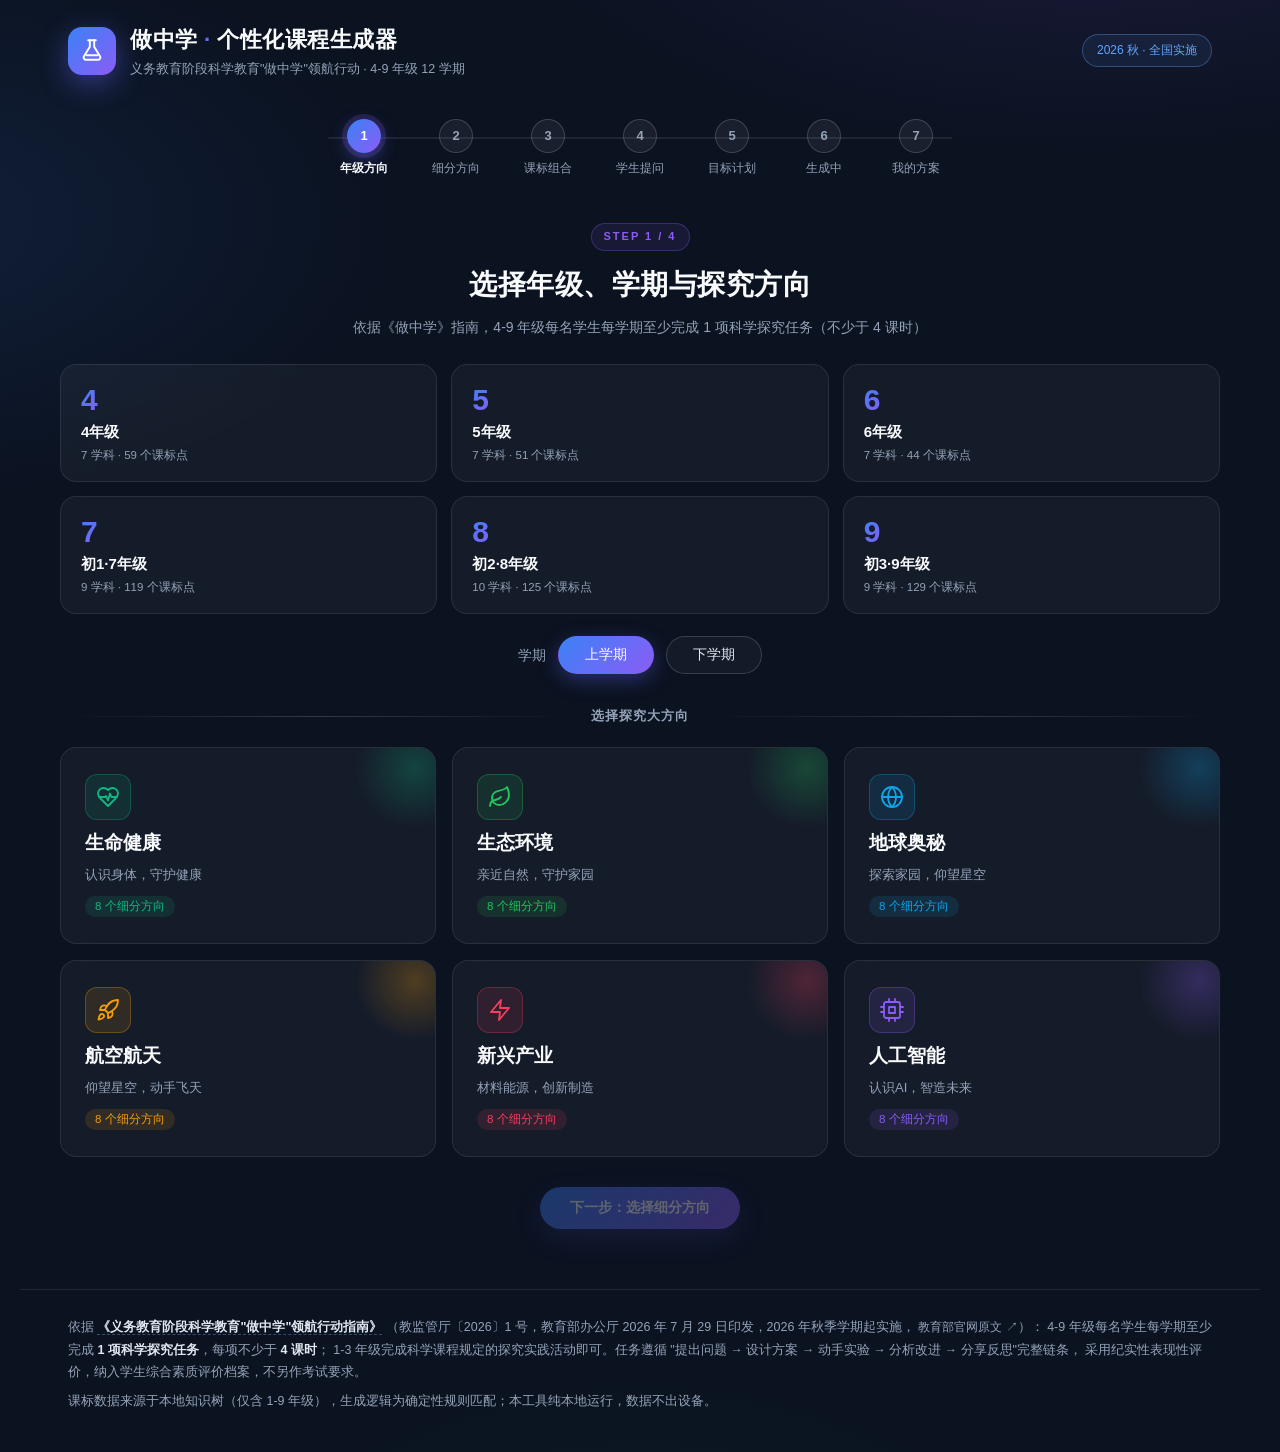
==== index.html @ db1a034d "细分方向扩充：6方向×4→×8共48个（新增24个探究主题） 每方向新增4个细分方向： - 生命健康：睡眠与作息/口腔健康/情绪管理与心理健康/食品安全探秘 - 生态环境：水质监测行动/空气质量观测/" ====
<!DOCTYPE html>
<html lang="zh-CN">
<head>
  <meta charset="UTF-8">
  <meta name="viewport" content="width=device-width, initial-scale=1.0">
  <title>做中学 · 个性化课程生成器</title>
  <meta name="description" content="依据教育部《义务教育阶段科学教育"做中学"领航行动指南》，按 1-9 年级课标设计个性化 PBL 探究方案。">
  <link rel="icon" href="data:image/svg+xml,<svg xmlns='http://www.w3.org/2000/svg' viewBox='0 0 24 24'><rect width='24' height='24' rx='6' fill='%238B5CF6'/><path d='M10 5v5.5L6.5 17a2 2 0 0 0 1.7 3h7.6a2 2 0 0 0 1.7-3L14 10.5V5M8.8 5h6.4' stroke='white' stroke-width='1.6' fill='none' stroke-linecap='round' stroke-linejoin='round'/></svg>">
  <link rel="stylesheet" href="assets/css/style.css?v=20260824i">
  <link rel="stylesheet" href="https://weponusa.github.io/teachany-courseware/assets/scripts/ai-tutor.css">
</head>
<body>

  <header id="site-header">
    <div class="brand">
      <span class="brand-logo">
        <svg viewBox="0 0 24 24" fill="none" stroke="currentColor" stroke-width="1.8" stroke-linecap="round" stroke-linejoin="round">
          <path d="M10 2v6L4.5 17a2 2 0 0 0 1.7 3h11.6a2 2 0 0 0 1.7-3L14 8V2"/>
          <path d="M8.5 2h7"/><path d="M7 16h10"/>
        </svg>
      </span>
      <div>
        <h1>做中学<span> · </span>个性化课程生成器</h1>
        <p>义务教育阶段科学教育"做中学"领航行动 · 4-9 年级 12 学期</p>
      </div>
    </div>
    <span class="policy-badge">2026 秋 · 全国实施</span>
  </header>

  <nav id="stepper" aria-label="引导步骤"></nav>

  <main id="app">
    <div id="stage" aria-live="polite"></div>
  </main>

  <footer id="site-footer">
    <p>
      依据 <a href="policy.html"><b>《义务教育阶段科学教育"做中学"领航行动指南》</b></a>
      （教监管厅〔2026〕1 号，教育部办公厅 2026 年 7 月 29 日印发，2026 年秋季学期起实施，
      <a href="https://www.moe.gov.cn/srcsite/A29/202608/t20260803_1445982.html" target="_blank" rel="noopener" class="ext-link">教育部官网原文 ↗</a>）：
      4-9 年级每名学生每学期至少完成 <b>1 项科学探究任务</b>，每项不少于 <b>4 课时</b>；
      1-3 年级完成科学课程规定的探究实践活动即可。任务遵循
      "提出问题 → 设计方案 → 动手实验 → 分析改进 → 分享反思"完整链条，
      采用纪实性表现性评价，纳入学生综合素质评价档案，不另作考试要求。
    </p>
    <p style="margin-top:6px">
      课标数据来源于本地知识树（仅含 1-9 年级），生成逻辑为确定性规则匹配；本工具纯本地运行，数据不出设备。
    </p>
  </footer>

  <script>
  // AI 学伴跨域修正：github.io 等外部域部署时，服务端代理默认指向 teachany.cn 绝对地址
  // （ai-tutor.js 的 DEFAULTS.baseUrl 是相对路径 /api/llm，仅在 teachany.cn 域内可用）
  (function () {
    try {
      var K = 'teachany_tutor_config';
      var c = {};
      try { c = JSON.parse(localStorage.getItem(K) || '{}'); } catch (e) { }
      if (!c.baseUrl || c.baseUrl.charAt(0) === '/') {
        c.baseUrl = 'https://www.teachany.cn/api/llm';
        c.model = c.model || 'qwen/qwen3-next-80b-a3b-instruct';
        c.noAuth = true;
        c.serverProxy = true;
        c.backendId = 'openrouter';
        c.providerId = 'teachany-server';
        localStorage.setItem(K, JSON.stringify(c));
      }
    } catch (e) { }
  })();
  </script>
  <script src="assets/js/curriculum.js?v=20260824i"></script>
  <script src="assets/js/domains.js?v=20260824i"></script>
  <script src="assets/js/llm.js?v=20260824i"></script>
  <script src="assets/js/app.js?v=20260824i"></script>
  <script src="https://weponusa.github.io/teachany-courseware/assets/scripts/ai-tutor.js" defer></script>
</body>
</html>
---- assets/css/style.css ----
/* ============================================================
 * style.css  ·  做中学 · 深色科技风 / 玻璃拟态 / 六方向强调色
 * ============================================================ */

/* ---------- 设计令牌 ---------- */
:root {
  --bg: #0B1220;
  --bg-soft: #111827;
  --panel: #1E293B;
  --card: rgba(255, 255, 255, 0.045);
  --card-hover: rgba(255, 255, 255, 0.08);
  --border: rgba(255, 255, 255, 0.09);
  --border-strong: rgba(255, 255, 255, 0.16);
  --text: #F8FAFC;
  --text-2: #E2E8F0;
  --text-3: #94A3B8;
  --grad: linear-gradient(135deg, #3B82F6 0%, #8B5CF6 100%);
  --grad-soft: linear-gradient(135deg, rgba(59, 130, 246, 0.16), rgba(139, 92, 246, 0.16));
  --blue: #3B82F6;
  --violet: #8B5CF6;
  --sky: #60A5FA;
  --ok: #10B981;
  --radius: 16px;
  --radius-sm: 10px;
  --shadow: 0 20px 60px rgba(2, 6, 23, 0.55);
  --font: 'PingFang SC', 'Hiragino Sans GB', 'Microsoft YaHei', -apple-system, BlinkMacSystemFont, sans-serif;
}

* { margin: 0; padding: 0; box-sizing: border-box; }

html { scroll-behavior: smooth; }

body {
  font-family: var(--font);
  background:
    radial-gradient(1000px 500px at 85% -10%, rgba(139, 92, 246, 0.14), transparent 60%),
    radial-gradient(900px 480px at -10% 15%, rgba(59, 130, 246, 0.12), transparent 60%),
    radial-gradient(700px 400px at 50% 110%, rgba(16, 185, 129, 0.06), transparent 60%),
    var(--bg);
  color: var(--text);
  min-height: 100vh;
  line-height: 1.6;
  -webkit-font-smoothing: antialiased;
}

button { font-family: inherit; cursor: pointer; }
input, textarea { font-family: inherit; }

/* ---------- 头部 ---------- */
#site-header {
  display: flex;
  align-items: center;
  justify-content: space-between;
  gap: 16px;
  padding: 22px clamp(20px, 5vw, 48px) 14px;
  max-width: 1240px;
  margin: 0 auto;
}
.brand { display: flex; align-items: center; gap: 14px; }
.brand-logo {
  width: 48px; height: 48px;
  display: grid; place-items: center;
  border-radius: 14px;
  background: var(--grad);
  color: #fff;
  box-shadow: 0 8px 28px rgba(99, 102, 241, 0.45);
  flex-shrink: 0;
}
.brand-logo svg { width: 26px; height: 26px; }
.brand h1 { font-size: 22px; font-weight: 700; letter-spacing: 0.5px; }
.brand h1 span { background: var(--grad); -webkit-background-clip: text; background-clip: text; -webkit-text-fill-color: transparent; }
.brand p { font-size: 12.5px; color: var(--text-3); margin-top: 2px; }
.policy-badge {
  font-size: 12px; color: var(--sky);
  border: 1px solid rgba(96, 165, 250, 0.35);
  background: rgba(96, 165, 250, 0.08);
  padding: 6px 14px; border-radius: 999px;
  white-space: nowrap;
}

/* ---------- 步骤条 ---------- */
#stepper {
  position: relative;
  display: flex;
  align-items: center;
  justify-content: center;
  gap: 0;
  max-width: 760px;
  margin: 18px auto 6px;
  padding: 8px clamp(16px, 4vw, 32px);
}
.step {
  display: flex; flex-direction: column; align-items: center; gap: 6px;
  z-index: 2; width: 92px;
  color: var(--text-3);
}
.step-dot {
  width: 34px; height: 34px;
  border-radius: 50%;
  display: grid; place-items: center;
  font-size: 13px; font-weight: 600;
  background: rgba(255, 255, 255, 0.06);
  border: 1.5px solid var(--border-strong);
  transition: all .3s ease;
}
.step-label { font-size: 12px; }
.step.active .step-dot {
  background: var(--grad);
  border-color: transparent;
  color: #fff;
  box-shadow: 0 0 0 5px rgba(139, 92, 246, 0.18), 0 6px 18px rgba(99, 102, 241, 0.4);
}
.step.active .step-label { color: var(--text); font-weight: 600; }
.step.done { cursor: pointer; }
.step.done .step-dot {
  background: rgba(16, 185, 129, 0.16);
  border-color: rgba(16, 185, 129, 0.5);
  color: var(--ok);
}
.step.done:hover .step-dot { box-shadow: 0 0 0 5px rgba(16, 185, 129, 0.14); }
.stepper-progress {
  position: absolute; left: 9%; right: 9%; top: 26px;
  height: 2px; background: rgba(255, 255, 255, 0.08);
  border-radius: 2px; z-index: 1;
}
.stepper-fill {
  display: block; height: 100%;
  background: var(--grad);
  border-radius: 2px;
  transition: width .5s cubic-bezier(.4, 0, .2, 1);
}

/* ---------- 主体 ---------- */
#app { max-width: 1240px; margin: 0 auto; padding: 16px clamp(16px, 4vw, 40px) 60px; }
#stage { min-height: 420px; animation: stageIn .35s ease; }
@keyframes stageIn { from { opacity: 0; transform: translateY(12px); } to { opacity: 1; transform: none; } }

/* ---------- 步骤头部 ---------- */
.step-head { text-align: center; margin: 14px 0 26px; }
.step-kicker {
  display: inline-block;
  font-size: 11px; font-weight: 700; letter-spacing: 2px;
  color: var(--violet);
  background: rgba(139, 92, 246, 0.1);
  border: 1px solid rgba(139, 92, 246, 0.3);
  padding: 4px 12px; border-radius: 999px;
  margin-bottom: 12px;
}
.step-head h2 { font-size: 28px; font-weight: 700; letter-spacing: 0.5px; }
.step-sub { color: var(--text-3); font-size: 14px; margin-top: 8px; }

/* ---------- 年级选择 ---------- */
.grade-grid {
  display: grid;
  grid-template-columns: repeat(3, 1fr);
  gap: 14px;
}
.grade-card {
  position: relative;
  display: flex; flex-direction: column; gap: 6px;
  text-align: left;
  padding: 18px 20px;
  border-radius: var(--radius);
  background: var(--card);
  border: 1.5px solid var(--border);
  color: var(--text);
  backdrop-filter: blur(12px);
  transition: all .25s ease;
  overflow: hidden;
}
.grade-card::before {
  content: '';
  position: absolute; inset: 0;
  background: var(--grad-soft);
  opacity: 0; transition: opacity .25s ease;
}
.grade-card:hover { transform: translateY(-3px); border-color: var(--border-strong); background: var(--card-hover); }
.grade-card:hover::before { opacity: 1; }
.grade-card.selected {
  border-color: transparent;
  background: var(--grad-soft);
  box-shadow: 0 0 0 1.5px var(--blue), 0 12px 32px rgba(59, 130, 246, 0.22);
}
.grade-card.selected::before { opacity: 1; }
.grade-num {
  font-size: 30px; font-weight: 800;
  background: var(--grad);
  -webkit-background-clip: text; background-clip: text; -webkit-text-fill-color: transparent;
}
.grade-name { font-size: 15px; font-weight: 600; }
.grade-meta { font-size: 11.5px; color: var(--text-3); }

.semester-row {
  display: flex; align-items: center; gap: 12px;
  margin-top: 22px; justify-content: center;
}
.semester-label { font-size: 14px; color: var(--text-3); }
.semester-btn {
  padding: 9px 26px;
  border-radius: 999px;
  border: 1.5px solid var(--border-strong);
  background: rgba(255, 255, 255, 0.04);
  color: var(--text-2);
  font-size: 14px; font-weight: 500;
  transition: all .2s ease;
}
.semester-btn:hover { border-color: var(--sky); }
.semester-btn.selected {
  background: var(--grad);
  border-color: transparent;
  color: #fff;
  box-shadow: 0 6px 20px rgba(99, 102, 241, 0.35);
}

/* ---------- 导航按钮 ---------- */
.nav-row { display: flex; gap: 14px; justify-content: center; margin-top: 30px; flex-wrap: wrap; }
.btn {
  padding: 12px 30px;
  border-radius: 999px;
  font-size: 14px; font-weight: 600;
  border: none;
  transition: all .22s ease;
}
.btn:disabled { opacity: 0.35; cursor: not-allowed; }
.btn-primary { background: var(--grad); color: #fff; box-shadow: 0 10px 30px rgba(99, 102, 241, 0.35); }
.btn-primary:not(:disabled):hover { transform: translateY(-2px); box-shadow: 0 14px 36px rgba(99, 102, 241, 0.5); }
.btn-ghost {
  background: rgba(255, 255, 255, 0.05);
  border: 1.5px solid var(--border-strong);
  color: var(--text-2);
}
.btn-ghost:hover { border-color: var(--sky); color: var(--text); }
.btn-small {
  padding: 8px 18px; font-size: 13px;
  background: rgba(255, 255, 255, 0.06);
  border: 1.5px solid var(--border-strong);
  color: var(--text-2);
  border-radius: 999px;
}
.btn-small:hover { border-color: var(--sky); color: var(--text); transform: translateY(-1px); }

/* ---------- 六方向卡片 ---------- */
.domain-grid {
  display: grid;
  grid-template-columns: repeat(3, 1fr);
  gap: 16px;
}
.domain-card {
  --dc: var(--blue);
  position: relative;
  display: flex; flex-direction: column; align-items: flex-start; gap: 10px;
  padding: 26px 24px;
  border-radius: var(--radius);
  background: var(--card);
  border: 1.5px solid var(--border);
  color: var(--text);
  text-align: left;
  backdrop-filter: blur(14px);
  transition: all .28s cubic-bezier(.4, 0, .2, 1);
  overflow: hidden;
}
.domain-card::after {
  content: '';
  position: absolute; top: -40px; right: -40px;
  width: 120px; height: 120px;
  border-radius: 50%;
  background: radial-gradient(circle, color-mix(in srgb, var(--dc) 26%, transparent), transparent 70%);
  transition: transform .35s ease;
}
.domain-card:hover { transform: translateY(-6px); border-color: color-mix(in srgb, var(--dc) 55%, transparent); box-shadow: 0 18px 44px rgba(2, 6, 23, 0.5); background: var(--card-hover); }
.domain-card:hover::after { transform: scale(1.6); }
.domain-card.selected {
  border-color: color-mix(in srgb, var(--dc) 70%, transparent);
  background: color-mix(in srgb, var(--dc) 10%, transparent);
  box-shadow: 0 0 0 1.5px var(--dc), 0 14px 38px color-mix(in srgb, var(--dc) 22%, transparent);
}

/* 首页分隔线（年级区 / 方向区） */
.home-divider {
  display: flex; align-items: center; gap: 14px;
  margin: 32px 0 20px;
  color: var(--text-3); font-size: 13px; font-weight: 600; letter-spacing: 1px;
}
.home-divider::before, .home-divider::after {
  content: ''; flex: 1; height: 1px;
  background: linear-gradient(90deg, transparent, var(--border-strong), transparent);
}
.domain-icon {
  width: 46px; height: 46px;
  display: grid; place-items: center;
  border-radius: 12px;
  color: var(--dc);
  background: color-mix(in srgb, var(--dc) 12%, transparent);
  border: 1px solid color-mix(in srgb, var(--dc) 30%, transparent);
}
.domain-icon svg { width: 24px; height: 24px; }
.domain-name { font-size: 19px; font-weight: 700; }
.domain-tagline { font-size: 13px; color: var(--text-3); }
.domain-subcount {
  font-size: 11.5px; color: var(--dc);
  background: color-mix(in srgb, var(--dc) 12%, transparent);
  padding: 3px 10px; border-radius: 999px;
  margin-top: 2px;
}

/* ---------- 细分方向卡片 ---------- */
.subdomain-grid {
  display: grid;
  grid-template-columns: repeat(2, 1fr);
  gap: 16px;
}
.subdomain-card {
  --dc: var(--blue);
  position: relative;
  display: flex; flex-direction: column; gap: 8px;
  padding: 22px 22px 18px;
  border-radius: var(--radius);
  background: var(--card);
  border: 1.5px solid var(--border);
  color: var(--text);
  text-align: left;
  backdrop-filter: blur(14px);
  transition: all .25s ease;
}
.subdomain-card:hover {
  transform: translateY(-4px);
  border-color: color-mix(in srgb, var(--dc) 55%, transparent);
  background: var(--card-hover);
  box-shadow: 0 14px 36px rgba(2, 6, 23, 0.45);
}
.subdomain-badge {
  font-size: 12px; font-weight: 800; letter-spacing: 1px;
  color: var(--dc);
  background: color-mix(in srgb, var(--dc) 12%, transparent);
  border: 1px solid color-mix(in srgb, var(--dc) 30%, transparent);
  width: fit-content;
  padding: 2px 10px; border-radius: 999px;
}
.subdomain-name { font-size: 17px; font-weight: 700; }
.subdomain-desc { font-size: 13px; color: var(--text-3); }
.subdomain-keywords { display: flex; flex-wrap: wrap; gap: 6px; margin-top: 4px; }
.subdomain-keywords i {
  font-style: normal;
  font-size: 11px; color: var(--text-2);
  background: rgba(255, 255, 255, 0.06);
  border: 1px solid var(--border);
  padding: 2px 8px; border-radius: 999px;
}

/* ---------- 课标组合（多选知识点） ---------- */
.path-list { display: grid; gap: 12px; }
.path-group {
  background: var(--card);
  border: 1.5px solid var(--border);
  border-radius: var(--radius);
  padding: 14px 16px;
  backdrop-filter: blur(12px);
}
.path-group-head { display: flex; justify-content: space-between; align-items: center; margin-bottom: 10px; }
.node-check {
  font-size: 12.5px;
  padding: 5px 12px;
  border-radius: 999px;
  border: 1.5px solid var(--border-strong);
  background: rgba(255, 255, 255, 0.03);
  color: var(--text-3);
  transition: all .18s ease;
}
.node-check:hover { border-color: var(--sky); color: var(--text-2); }
.node-check.on {
  background: rgba(59, 130, 246, 0.14);
  border-color: var(--blue);
  color: var(--text);
}
.node-check.on::before { content: '✓ '; color: var(--sky); font-weight: 700; }
.path-toolbar { display: flex; align-items: center; gap: 10px; margin-top: 16px; }
.path-toolbar span { font-size: 13px; color: var(--text-3); margin-right: auto; }

/* 课标组合：基础/拓展双区块 */
.path-section { margin-bottom: 20px; }
.path-section-head { display: flex; align-items: center; gap: 10px; margin-bottom: 12px; }
.path-section-head h3 { font-size: 15px; font-weight: 700; }
.path-tag {
  font-size: 11px; font-weight: 700;
  padding: 3px 10px; border-radius: 999px;
}
.path-tag.base { background: rgba(59, 130, 246, 0.14); color: var(--sky); border: 1px solid rgba(59, 130, 246, 0.35); }
.path-tag.next { background: rgba(167, 139, 250, 0.12); color: #A78BFA; border: 1px solid rgba(167, 139, 250, 0.35); }
.path-hint { font-size: 12px; color: var(--text-3); }
.path-subhead {
  font-size: 13px; font-weight: 600; color: var(--text-2);
  margin: 14px 0 8px;
  display: flex; align-items: center; gap: 8px;
}

/* 课程图谱 */
.graph-block svg text { user-select: none; }
.graph-scroll { overflow-x: auto; }
.graph-node { cursor: default; }

/* AI 语义匹配 */
.ai-match-status { margin: 16px 0 4px; font-size: 12.5px; min-height: 20px; }
.ai-scanning { color: #A78BFA; }
.ai-scanning::before {
  content: '';
  display: inline-block;
  width: 10px; height: 10px;
  border: 2px solid rgba(167, 139, 250, 0.3);
  border-top-color: #A78BFA;
  border-radius: 50%;
  margin-right: 8px;
  animation: spin 1s linear infinite;
  vertical-align: -1px;
}
.ai-done { color: var(--ok); }
.ai-chip { border-color: rgba(167, 139, 250, 0.45); }
.ai-chip.on { background: rgba(167, 139, 250, 0.14); border-color: #A78BFA; }
.ai-chip.on::before { color: #A78BFA; }
.ai-mark {
  font-style: normal;
  font-size: 10px;
  color: #A78BFA;
  border: 1px solid rgba(167, 139, 250, 0.4);
  border-radius: 4px;
  padding: 0 4px;
  margin-left: 5px;
}

/* ---------- 学生提问 ---------- */
.question-box {
  background: var(--card);
  border: 1.5px solid var(--border);
  border-radius: var(--radius);
  padding: 24px 26px;
  backdrop-filter: blur(12px);
  max-width: 760px;
  margin: 0 auto;
}
.question-label { display: block; font-size: 15.5px; font-weight: 600; margin-bottom: 12px; }
.question-box textarea {
  width: 100%;
  background: rgba(255, 255, 255, 0.05);
  border: 1.5px solid var(--border-strong);
  border-radius: var(--radius-sm);
  color: var(--text);
  padding: 12px 14px;
  font-size: 14.5px;
  line-height: 1.7;
  resize: vertical;
  transition: border-color .2s ease, box-shadow .2s ease;
}
.question-box textarea:focus {
  outline: none;
  border-color: var(--blue);
  box-shadow: 0 0 0 3px rgba(59, 130, 246, 0.16);
}
.question-box textarea::placeholder { color: var(--text-3); opacity: .7; }
.guide-section { margin-top: 16px; }
.guide-title { font-size: 13px; color: var(--text-3); margin-bottom: 10px; }
.guide-grid { display: grid; grid-template-columns: repeat(2, 1fr); gap: 8px; }
.guide-chip {
  text-align: left;
  font-size: 13px;
  line-height: 1.55;
  padding: 10px 14px;
  border-radius: var(--radius-sm);
  border: 1.5px solid var(--border);
  background: rgba(255, 255, 255, 0.04);
  color: var(--text-2);
  transition: all .18s ease;
}
.guide-chip:hover {
  border-color: var(--sky);
  color: var(--text);
  background: rgba(255, 255, 255, 0.08);
  transform: translateY(-1px);
}

/* ---------- 目标与计划共创（可略过） ---------- */
.plan-create { max-width: 760px; margin: 0 auto; }
.plan-create-tip { font-size: 13.5px; color: var(--text-3); margin-bottom: 16px; text-align: center; }
.plan-create-tip b { color: var(--sky); }
.goal-card {
  background: var(--card);
  border: 1.5px solid var(--border);
  border-radius: var(--radius);
  padding: 20px 22px;
  margin-bottom: 14px;
  backdrop-filter: blur(12px);
}
.goal-card textarea {
  width: 100%;
  background: rgba(255, 255, 255, 0.05);
  border: 1.5px solid var(--border-strong);
  border-radius: var(--radius-sm);
  color: var(--text);
  padding: 12px 14px;
  font-size: 14.5px;
  line-height: 1.7;
  resize: vertical;
  transition: border-color .2s ease, box-shadow .2s ease;
}
.goal-card textarea:focus {
  outline: none;
  border-color: var(--blue);
  box-shadow: 0 0 0 3px rgba(59, 130, 246, 0.16);
}
.goal-card textarea::placeholder { color: var(--text-3); opacity: .7; }
.goal-starters { display: flex; flex-wrap: wrap; gap: 8px; align-items: center; margin-top: 10px; }
.goal-starters span { font-size: 12.5px; color: var(--text-3); }
.mini-chip {
  font-size: 12px;
  padding: 4px 12px;
  border-radius: 999px;
  border: 1.5px dashed var(--border-strong);
  background: transparent;
  color: var(--text-2);
  transition: all .18s ease;
}
.mini-chip:hover { border-color: var(--sky); border-style: solid; color: var(--text); }
.step-inputs { display: grid; gap: 10px; }
.step-input-row { display: flex; align-items: center; gap: 12px; }
.step-input-no {
  flex-shrink: 0;
  font-size: 12px; font-weight: 700;
  color: var(--sky);
  background: rgba(96, 165, 250, 0.1);
  border: 1px solid rgba(96, 165, 250, 0.3);
  padding: 4px 10px; border-radius: 999px;
}
.plan-step-input {
  flex: 1;
  background: rgba(255, 255, 255, 0.05);
  border: 1.5px solid var(--border-strong);
  border-radius: var(--radius-sm);
  color: var(--text);
  padding: 10px 14px;
  font-size: 13.5px;
  transition: border-color .2s ease, box-shadow .2s ease;
}
.plan-step-input:focus {
  outline: none;
  border-color: var(--blue);
  box-shadow: 0 0 0 3px rgba(59, 130, 246, 0.16);
}
.student-goal-line { font-size: 14px; }
.student-goal-line b { color: var(--sky); }
.student-plan-steps p { display: flex; gap: 10px; align-items: center; font-size: 13.5px; margin-top: 8px; }

/* ---------- 生成动画 ---------- */
.generate-wrap { text-align: center; padding: 60px 0 20px; }
.generate-ring {
  --gc: var(--violet);
  width: 76px; height: 76px;
  margin: 0 auto 24px;
  border-radius: 50%;
  border: 4px solid color-mix(in srgb, var(--gc) 18%, transparent);
  border-top-color: var(--gc);
  animation: spin 1s linear infinite;
  box-shadow: 0 0 40px color-mix(in srgb, var(--gc) 30%, transparent);
}
@keyframes spin { to { transform: rotate(360deg); } }
.generate-log {
  max-width: 420px; margin: 22px auto 0;
  text-align: left;
  font-size: 13px; color: var(--text-3);
}
.generate-log p { padding: 4px 0 4px 22px; position: relative; }
.generate-log p::before {
  content: ''; position: absolute; left: 4px; top: 12px;
  width: 6px; height: 6px; border-radius: 50%;
  background: var(--ok);
  opacity: .8;
}

/* ---------- 结果视图 ---------- */
.result-head { margin: 6px 0 20px; }
.result-title-row { display: flex; align-items: center; gap: 14px; flex-wrap: wrap; }
.result-title-row h2 { font-size: 24px; font-weight: 700; }
.result-badge {
  font-size: 12.5px; font-weight: 600;
  padding: 5px 14px; border-radius: 999px;
  border: 1px solid;
}
.result-band { font-size: 13px; font-weight: 600; margin-top: 8px; display: inline-block; }

.tabs { display: flex; gap: 8px; margin-bottom: 18px; }
.tab-btn {
  padding: 10px 26px;
  border-radius: 999px;
  border: 1.5px solid var(--border-strong);
  background: rgba(255, 255, 255, 0.04);
  color: var(--text-3);
  font-size: 14px; font-weight: 600;
  transition: all .2s ease;
}
.tab-btn:hover { color: var(--text); border-color: var(--sky); }
.tab-btn.active { background: var(--grad); border-color: transparent; color: #fff; box-shadow: 0 6px 20px rgba(99, 102, 241, 0.35); }

.plan-grid { display: grid; gap: 16px; }
.block {
  background: var(--card);
  border: 1.5px solid var(--border);
  border-radius: var(--radius);
  padding: 20px 22px;
  backdrop-filter: blur(12px);
}
.block h3 { font-size: 16px; font-weight: 700; margin-bottom: 10px; display: flex; align-items: center; gap: 10px; flex-wrap: wrap; }
.block p { font-size: 14px; color: var(--text-2); }
.block-note { font-size: 12.5px !important; color: var(--text-3) !important; margin-top: 6px; }
.block-note b { color: var(--sky); font-weight: 600; }
.policy-tag {
  font-size: 11px; font-weight: 500;
  color: var(--ok);
  background: rgba(16, 185, 129, 0.1);
  border: 1px solid rgba(16, 185, 129, 0.3);
  padding: 2px 10px; border-radius: 999px;
}
.policy-tag.ai {
  color: #A78BFA;
  background: rgba(167, 139, 250, 0.1);
  border-color: rgba(167, 139, 250, 0.35);
}
.driving-q {
  font-size: 16px !important; font-weight: 600;
  color: var(--text) !important;
  line-height: 1.7;
}

/* 跨学科路径 */
.subject-list { display: grid; gap: 12px; margin-top: 6px; }
.subject-item {
  background: rgba(255, 255, 255, 0.04);
  border: 1px solid var(--border);
  border-radius: var(--radius-sm);
  padding: 12px 14px;
}
.subject-head { display: flex; justify-content: space-between; align-items: center; margin-bottom: 8px; }
.subject-name { font-size: 14px; font-weight: 700; }
.subject-score { font-size: 11.5px; color: var(--text-3); }
.node-chips { display: flex; flex-wrap: wrap; gap: 6px; }
.node-chip {
  font-size: 12px; color: var(--text-2);
  background: rgba(255, 255, 255, 0.05);
  border: 1px solid var(--border);
  padding: 3px 10px; border-radius: 999px;
  transition: all .15s ease;
}
.node-chip:hover { border-color: var(--sky); color: var(--text); }
.node-chip-link { text-decoration: none; }
.node-chip.has-course {
  border-color: rgba(16, 185, 129, 0.4);
  color: var(--text);
  cursor: pointer;
}
.node-chip.has-course:hover {
  background: rgba(16, 185, 129, 0.12);
  border-color: var(--ok);
  color: var(--text);
}
.graph-node-link { cursor: pointer; }
.graph-node-link:hover rect { stroke: #10B981; stroke-width: 1.8; }
.block.warn { border-color: rgba(245, 158, 11, 0.35); }

/* 任务链 */
.task-list { display: grid; gap: 10px; }
.task-item {
  display: flex; gap: 14px; align-items: flex-start;
  background: rgba(255, 255, 255, 0.035);
  border: 1px solid var(--border);
  border-radius: var(--radius-sm);
  padding: 12px 14px;
  transition: border-color .2s ease;
}
.task-item:hover { border-color: var(--border-strong); }
.task-no {
  flex-shrink: 0;
  font-size: 11.5px; font-weight: 700;
  background: var(--grad);
  color: #fff;
  padding: 3px 10px; border-radius: 999px;
  margin-top: 2px;
}
.task-body b { font-size: 14px; }
.task-body p { font-size: 13px; margin-top: 3px; }

/* 评价量表 */
.eval-table { border: 1px solid var(--border); border-radius: var(--radius-sm); overflow: hidden; }
.eval-row {
  display: grid;
  grid-template-columns: 130px 1fr;
  gap: 12px;
  padding: 10px 14px;
  font-size: 13px;
  border-bottom: 1px solid var(--border);
}
.eval-row:last-child { border-bottom: none; }
.eval-head { background: rgba(255, 255, 255, 0.05); color: var(--text-3); font-size: 12px; }
.eval-dim { font-weight: 700; color: var(--text); }

/* 育人目标 */
.literacy-chips { display: flex; flex-wrap: wrap; gap: 8px; }
.literacy-chip {
  font-size: 12.5px;
  color: var(--sky);
  background: rgba(96, 165, 250, 0.08);
  border: 1px solid rgba(96, 165, 250, 0.3);
  padding: 4px 12px; border-radius: 999px;
}

/* 导出操作 */
.action-row { display: flex; gap: 10px; flex-wrap: wrap; margin-top: 12px; }

/* ---------- 学生记录单 ---------- */
.record-sheet {
  background: #fff;
  color: #1f2937;
  border-radius: var(--radius);
  padding: 30px 34px;
  box-shadow: var(--shadow);
}
.record-sheet .sheet-head { text-align: center; border-bottom: 2.5px solid #0B1220; padding-bottom: 14px; margin-bottom: 18px; }
.record-sheet .sheet-head h3 { font-size: 20px; font-weight: 800; color: #0B1220; margin-bottom: 4px; }
.record-sheet .sheet-head p { font-size: 13px; color: #6b7280; }
.record-sheet .sheet-meta {
  display: flex; gap: 16px; flex-wrap: wrap;
  margin-bottom: 16px;
}
.record-sheet .sheet-meta label { display: flex; align-items: center; gap: 8px; font-size: 13px; color: #374151; }
.record-sheet textarea {
  width: 100%;
  border: 1.5px solid #d1d5db;
  border-radius: 8px;
  padding: 8px 10px;
  font-size: 13.5px;
  color: #111827;
  background: #fff;
  resize: vertical;
  line-height: 1.6;
}
.record-sheet .sheet-meta textarea { width: 170px; }
.record-sheet .sheet-section { margin-bottom: 18px; }
.record-sheet .sheet-section h4 {
  font-size: 14px; font-weight: 700; color: #0B1220;
  background: #f3f4f6;
  padding: 6px 12px; border-radius: 6px;
  margin-bottom: 10px;
  border-left: 4px solid #0B1220;
}
.record-sheet .sheet-q { font-size: 13.5px; color: #374151; margin-bottom: 8px; }
.task-steps { display: flex; flex-wrap: wrap; gap: 8px; }
.task-step {
  font-size: 12.5px;
  border: 1.5px solid #d1d5db;
  border-radius: 8px;
  padding: 6px 12px;
  display: flex; gap: 8px; align-items: center;
}
.task-step span {
  font-weight: 700; color: #fff;
  background: #111827;
  border-radius: 999px;
  padding: 1px 8px; font-size: 11px;
}
.sheet-table { width: 100%; border-collapse: collapse; font-size: 13px; }
.sheet-table th, .sheet-table td {
  border: 1.5px solid #d1d5db;
  padding: 8px 10px;
  text-align: left;
}
.sheet-table th { background: #f3f4f6; color: #374151; font-weight: 700; }
.sheet-table td { height: 46px; }
.reflect-grid { display: grid; grid-template-columns: 1fr 1fr; gap: 12px; }
.reflect-grid label { display: flex; flex-direction: column; gap: 6px; font-size: 13px; color: #374151; }
.sheet-actions { display: flex; gap: 12px; justify-content: flex-end; }

.hidden { display: none !important; }

/* ---------- Toast ---------- */
#toast {
  position: fixed; left: 50%; bottom: 34px;
  transform: translateX(-50%) translateY(20px);
  background: rgba(15, 23, 42, 0.92);
  color: #fff;
  padding: 10px 22px;
  border-radius: 999px;
  font-size: 13.5px;
  border: 1px solid rgba(255, 255, 255, 0.15);
  backdrop-filter: blur(10px);
  opacity: 0; pointer-events: none;
  transition: all .3s ease;
  z-index: 99;
}
#toast.show { opacity: 1; transform: translateX(-50%) translateY(0); }

/* ---------- 页脚 ---------- */
#site-footer {
  max-width: 1240px; margin: 0 auto;
  padding: 26px clamp(20px, 5vw, 48px) 40px;
  border-top: 1px solid var(--border);
}
#site-footer p { font-size: 12.5px; color: var(--text-3); line-height: 1.8; }
#site-footer b { color: var(--text-2); }
#site-footer a { color: var(--sky); text-decoration: none; border-bottom: 1px dashed rgba(96, 165, 250, 0.4); }
#site-footer a:hover { color: var(--text); border-bottom-style: solid; }
#site-footer a.ext-link { color: var(--text-3); font-size: 12px; border: none; }
#site-footer a.ext-link:hover { color: var(--sky); }

/* ---------- 响应式 ---------- */
@media (max-width: 860px) {
  .domain-grid { grid-template-columns: repeat(2, 1fr); }
  .grade-grid { grid-template-columns: repeat(2, 1fr); }
  .reflect-grid { grid-template-columns: 1fr; }
}
@media (max-width: 560px) {
  .domain-grid, .grade-grid, .subdomain-grid { grid-template-columns: 1fr; }
  .brand h1 { font-size: 18px; }
  .policy-badge { display: none; }
  #stepper { padding: 8px 4px; }
  .step { width: 54px; }
  .step-dot { width: 26px; height: 26px; font-size: 11px; }
  .step-label { font-size: 10px; }
  .stepper-progress { top: 22px; }
  .step-head h2 { font-size: 22px; }
  .eval-row { grid-template-columns: 1fr; gap: 4px; }
  .record-sheet { padding: 20px 16px; }
  .guide-grid { grid-template-columns: 1fr; }
  .question-box { padding: 18px 16px; }
}

/* ---------- 打印 ---------- */
@media print {
  body { background: #fff !important; color: #000 !important; }
  header#site-header, #stepper, #site-footer, .nav-row, .tabs, .result-head, #toast,
  .sheet-actions, .result-badge, .result-band, .graph-block { display: none !important; }
  #app { max-width: 100%; padding: 0; }
  .tab-panel { display: block !important; }
  .tab-panel.hidden { display: none !important; }
  .record-sheet { box-shadow: none; border-radius: 0; padding: 12px; }
  .plan-grid .block { break-inside: avoid; background: #fff !important; border-color: #d1d5db !important; color: #000 !important; }
  .plan-grid .block h3, .plan-grid .block p, .plan-grid .block .driving-q { color: #000 !important; }
  .node-chip, .task-item, .eval-row { background: #fff !important; color: #000 !important; }
  .task-no { background: #111827 !important; }
}
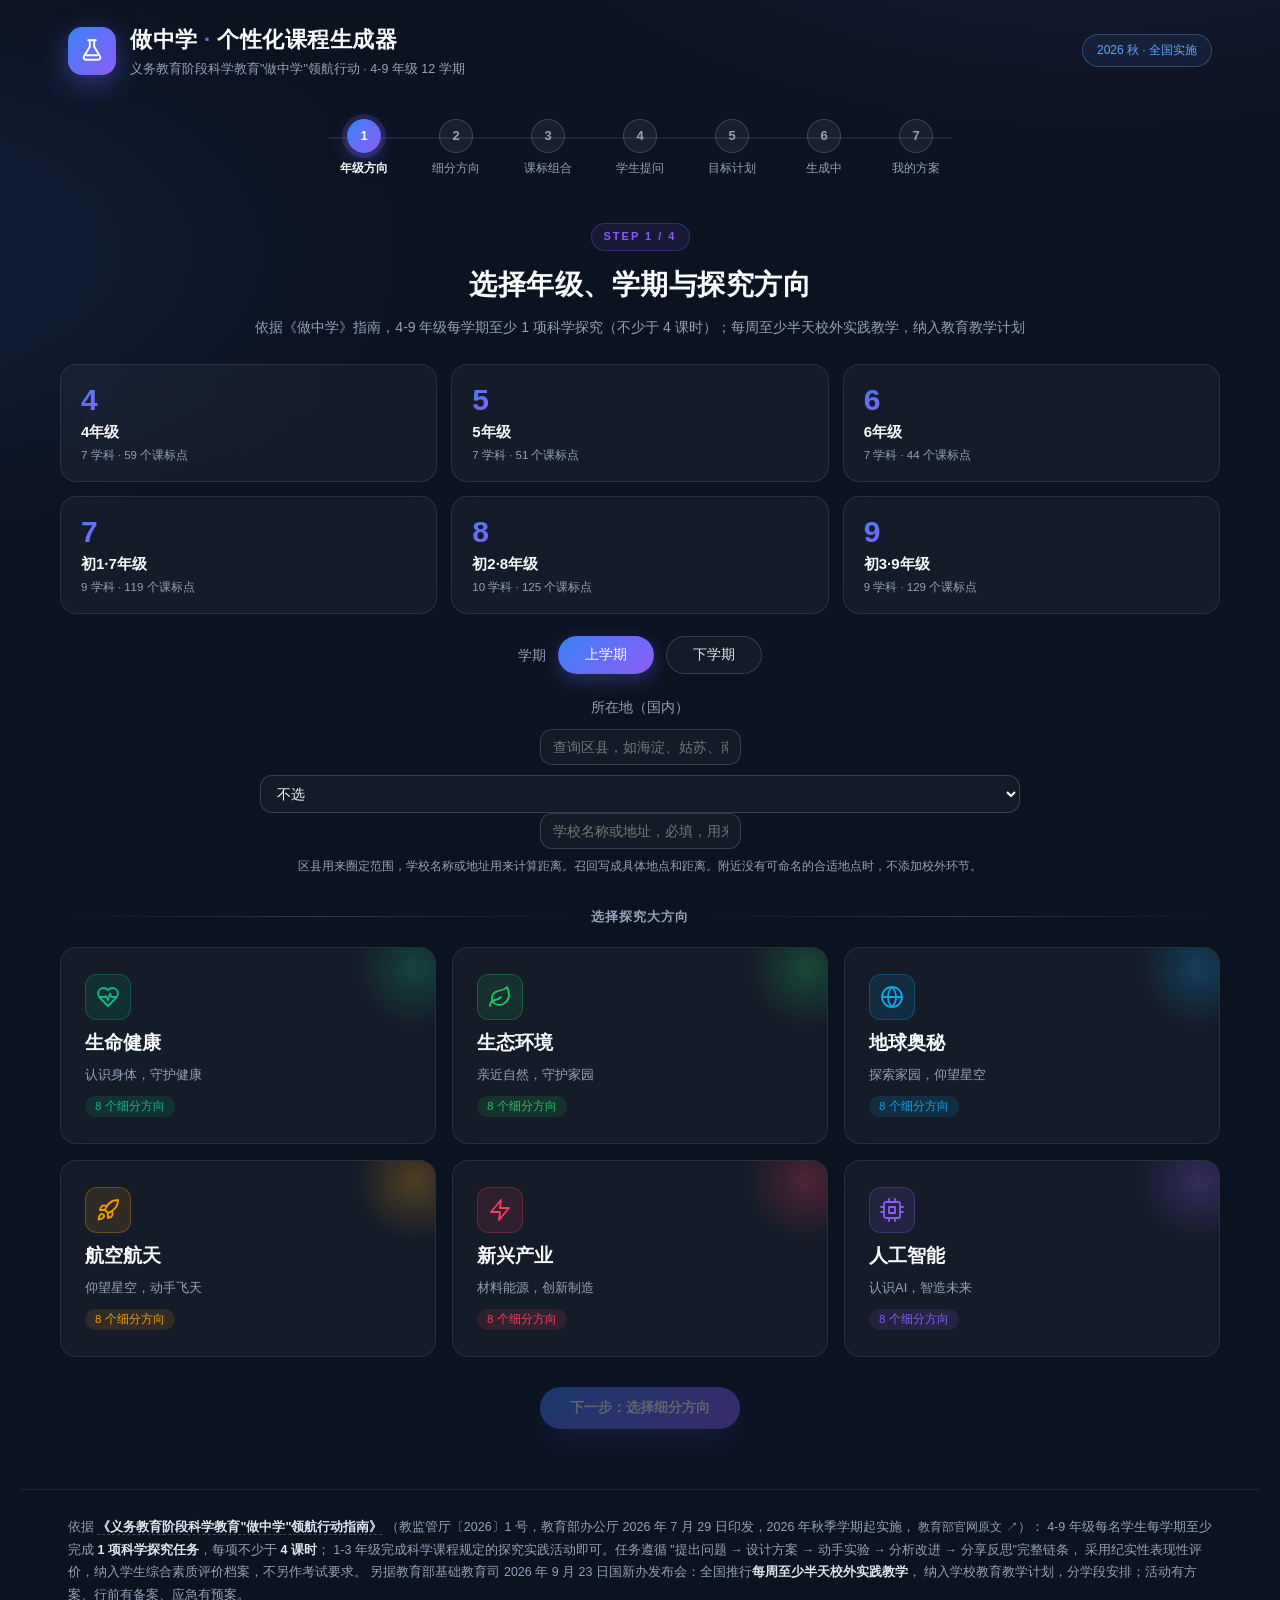
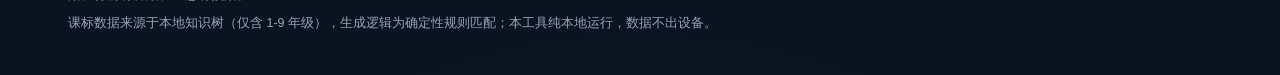
==== commit de4ac7dc: "把每周半天校外实践落到学校周边的具体地点 按课题对象检索可到场的场所，写明距离和服务半径；对不上的地点不进方案。  Co-authored-by: Cursor <cursoragent@cursor" ====
--- a/index.html
+++ b/index.html
@@ -6,7 +6,7 @@
   <title>做中学 · 个性化课程生成器</title>
   <meta name="description" content="依据教育部《义务教育阶段科学教育"做中学"领航行动指南》，按 1-9 年级课标设计个性化 PBL 探究方案。">
   <link rel="icon" href="data:image/svg+xml,<svg xmlns='http://www.w3.org/2000/svg' viewBox='0 0 24 24'><rect width='24' height='24' rx='6' fill='%238B5CF6'/><path d='M10 5v5.5L6.5 17a2 2 0 0 0 1.7 3h7.6a2 2 0 0 0 1.7-3L14 10.5V5M8.8 5h6.4' stroke='white' stroke-width='1.6' fill='none' stroke-linecap='round' stroke-linejoin='round'/></svg>">
-  <link rel="stylesheet" href="assets/css/style.css?v=20260824i">
+  <link rel="stylesheet" href="assets/css/style.css?v=20260924-distance">
   <link rel="stylesheet" href="https://weponusa.github.io/teachany-courseware/assets/scripts/ai-tutor.css">
 </head>
 <body>
@@ -42,6 +42,8 @@
       1-3 年级完成科学课程规定的探究实践活动即可。任务遵循
       "提出问题 → 设计方案 → 动手实验 → 分析改进 → 分享反思"完整链条，
       采用纪实性表现性评价，纳入学生综合素质评价档案，不另作考试要求。
+      另据教育部基础教育司 2026 年 9 月 23 日国新办发布会：全国推行<b>每周至少半天校外实践教学</b>，
+      纳入学校教育教学计划，分学段安排；活动有方案、行前有备案、应急有预案。
     </p>
     <p style="margin-top:6px">
       课标数据来源于本地知识树（仅含 1-9 年级），生成逻辑为确定性规则匹配；本工具纯本地运行，数据不出设备。
@@ -68,10 +70,12 @@
     } catch (e) { }
   })();
   </script>
-  <script src="assets/js/curriculum.js?v=20260824i"></script>
-  <script src="assets/js/domains.js?v=20260824i"></script>
-  <script src="assets/js/llm.js?v=20260824i"></script>
-  <script src="assets/js/app.js?v=20260824i"></script>
+  <script src="assets/js/cn-pca.js?v=20260924-place"></script>
+  <script src="assets/js/place-rings.js?v=20260925-hydrogen"></script>
+  <script src="assets/js/curriculum.js?v=20260825b"></script>
+  <script src="assets/js/domains.js?v=20260924-halfday"></script>
+  <script src="assets/js/llm.js?v=20260825b"></script>
+  <script src="assets/js/app.js?v=20260924-halfday"></script>
   <script src="https://weponusa.github.io/teachany-courseware/assets/scripts/ai-tutor.js" defer></script>
 </body>
 </html>
--- a/assets/css/style.css
+++ b/assets/css/style.css
@@ -212,6 +212,42 @@
   box-shadow: 0 6px 20px rgba(99, 102, 241, 0.35);
 }
 
+.place-box { margin: 22px auto 0; max-width: 760px; text-align: center; }
+.place-label { display: block; font-size: 14px; color: var(--text-3); margin-bottom: 10px; }
+.place-row { display: flex; gap: 10px; flex-wrap: wrap; justify-content: center; }
+.place-row select, .place-landmark {
+  min-width: 140px; flex: 1;
+  padding: 9px 12px;
+  border-radius: 12px;
+  border: 1.5px solid var(--border-strong);
+  background: rgba(255, 255, 255, 0.04);
+  color: var(--text);
+  font-size: 14px;
+}
+.place-query-wrap { position: relative; margin-bottom: 10px; }
+.place-suggest {
+  position: absolute; z-index: 4; left: 0; right: 0; top: calc(100% + 4px);
+  background: var(--panel); border: 1px solid var(--border-strong); border-radius: 12px;
+  text-align: left; overflow: hidden; box-shadow: var(--shadow);
+}
+.place-suggest button {
+  display: block; width: 100%; text-align: left; padding: 9px 12px;
+  background: transparent; color: var(--text); border: 0; font-size: 14px; cursor: pointer;
+}
+.place-suggest button:hover { background: var(--card-hover); }
+.place-practice-dist { margin: 0 0 6px; color: var(--sky); font-weight: 650; }
+.place-hint { margin: 8px 0 0; font-size: 12px; color: var(--text-3); line-height: 1.5; }
+.place-practice {
+  margin: 12px 0 16px;
+  padding: 12px 14px;
+  border-radius: 12px;
+  background: rgba(255, 255, 255, 0.04);
+  border: 1px solid var(--border-strong);
+}
+.place-practice-kicker { font-size: 12px; color: var(--text-3); margin: 0 0 4px; }
+.place-practice-name { font-weight: 700; margin: 0 0 6px; }
+.place-practice-drop { font-size: 12px; color: var(--text-3); }
+
 /* ---------- 导航按钮 ---------- */
 .nav-row { display: flex; gap: 14px; justify-content: center; margin-top: 30px; flex-wrap: wrap; }
 .btn {
@@ -386,6 +422,7 @@
 }
 .path-tag.base { background: rgba(59, 130, 246, 0.14); color: var(--sky); border: 1px solid rgba(59, 130, 246, 0.35); }
 .path-tag.next { background: rgba(167, 139, 250, 0.12); color: #A78BFA; border: 1px solid rgba(167, 139, 250, 0.35); }
+.path-tag.pre { background: rgba(16, 185, 129, 0.12); color: #34D399; border: 1px solid rgba(16, 185, 129, 0.35); }
 .path-hint { font-size: 12px; color: var(--text-3); }
 .path-subhead {
   font-size: 13px; font-weight: 600; color: var(--text-2);
@@ -397,6 +434,36 @@
 .graph-block svg text { user-select: none; }
 .graph-scroll { overflow-x: auto; }
 .graph-node { cursor: default; }
+
+/* 拓展年级折叠组 */
+.ext-grade {
+  border: 1.5px solid var(--border);
+  border-radius: var(--radius);
+  margin-bottom: 10px;
+  background: var(--card);
+  overflow: hidden;
+}
+.ext-grade summary {
+  cursor: pointer;
+  padding: 12px 16px;
+  display: flex;
+  align-items: center;
+  gap: 10px;
+  list-style: none;
+  user-select: none;
+}
+.ext-grade summary::-webkit-details-marker { display: none; }
+.ext-grade summary::before {
+  content: '▸';
+  color: #A78BFA;
+  transition: transform .2s ease;
+  font-size: 13px;
+}
+.ext-grade[open] summary::before { transform: rotate(90deg); }
+.ext-grade summary:hover { background: rgba(255, 255, 255, 0.03); }
+.ext-grade-label { font-size: 14px; font-weight: 700; }
+.ext-grade-count { font-size: 12px; color: var(--text-3); margin-left: auto; }
+.ext-grade .path-list { padding: 0 16px 14px; }
 
 /* AI 语义匹配 */
 .ai-match-status { margin: 16px 0 4px; font-size: 12.5px; min-height: 20px; }
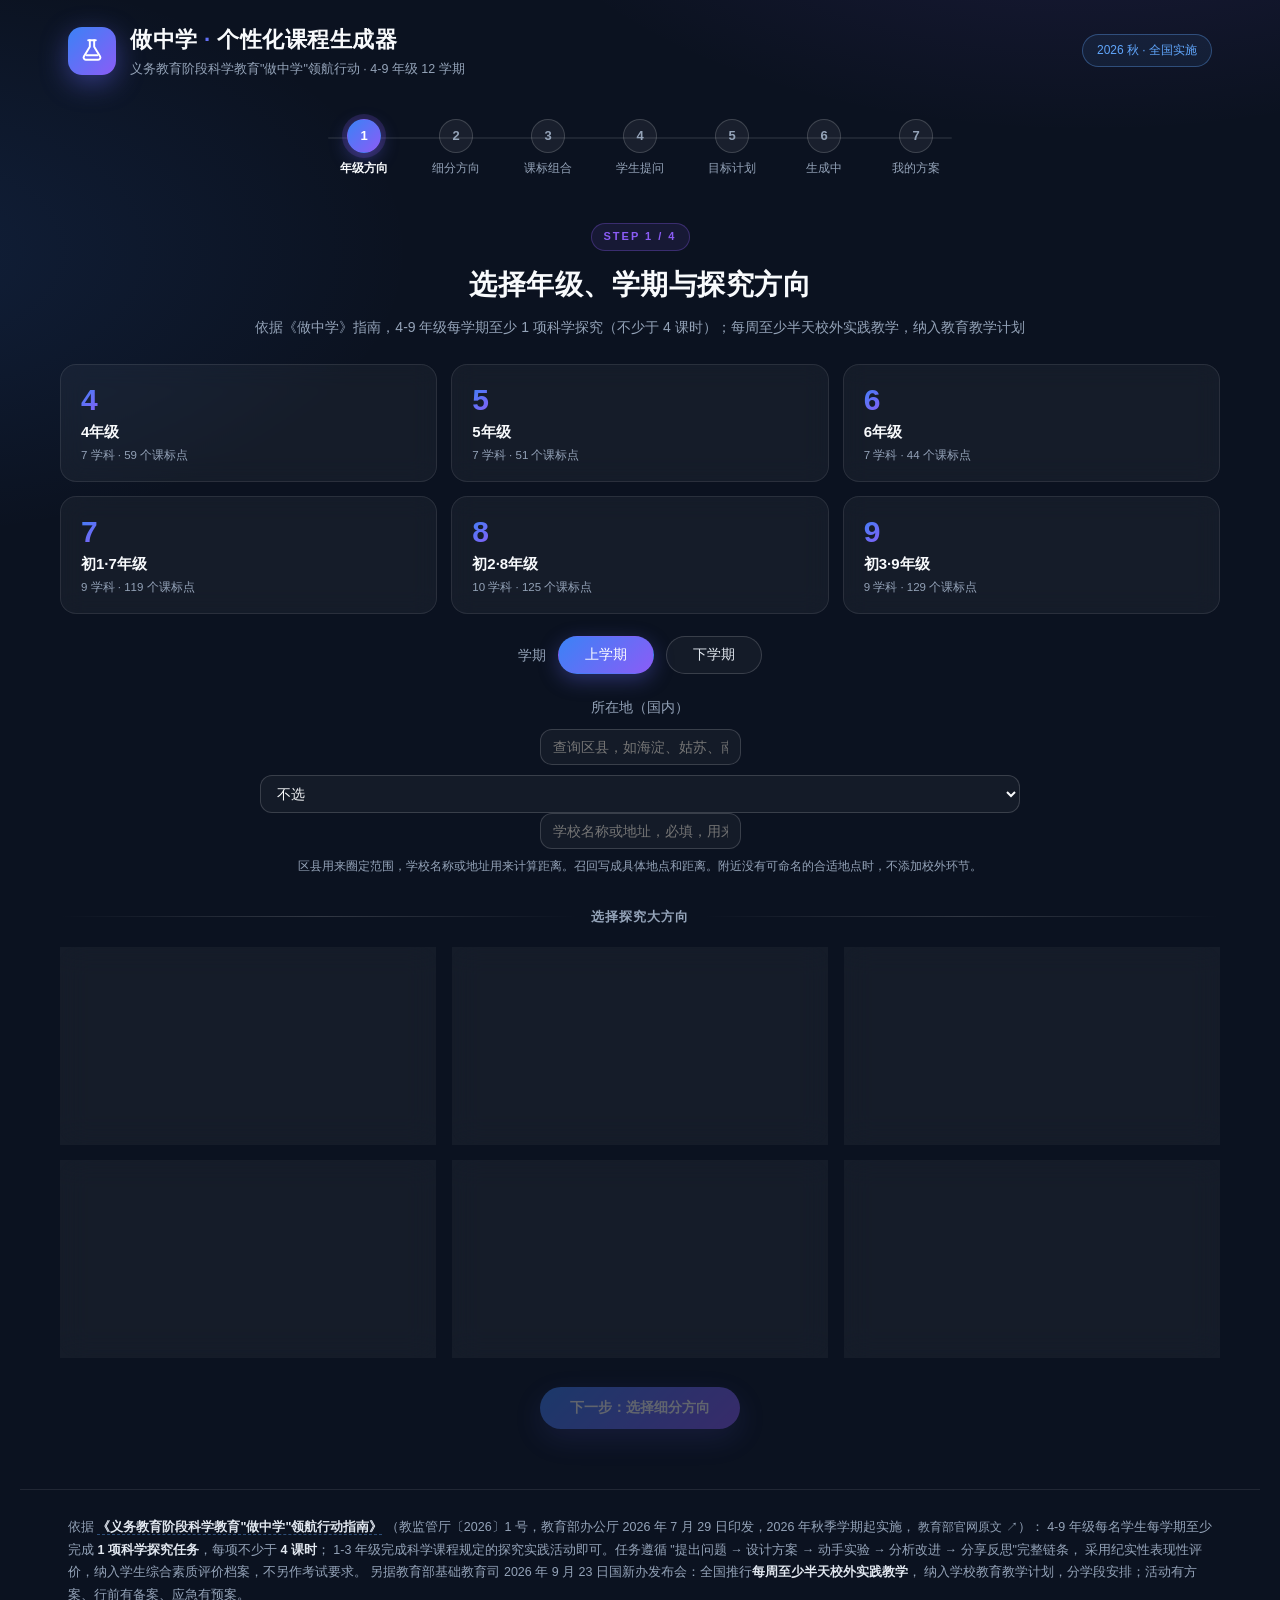
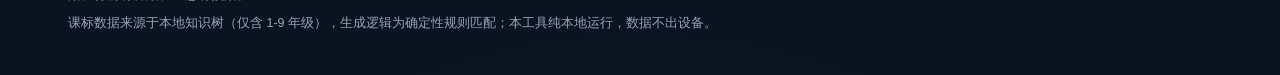
==== commit b801c1f0: "农业课题改为检索农业园区而不是学段和产出 从潞河中学出发应查找现代农业园区、农业科技园，不再把初中、跨学科、报告当成地点。  Co-authored-by: Cursor <cursoragent@c" ====
--- a/index.html
+++ b/index.html
@@ -6,7 +6,7 @@
   <title>做中学 · 个性化课程生成器</title>
   <meta name="description" content="依据教育部《义务教育阶段科学教育"做中学"领航行动指南》，按 1-9 年级课标设计个性化 PBL 探究方案。">
   <link rel="icon" href="data:image/svg+xml,<svg xmlns='http://www.w3.org/2000/svg' viewBox='0 0 24 24'><rect width='24' height='24' rx='6' fill='%238B5CF6'/><path d='M10 5v5.5L6.5 17a2 2 0 0 0 1.7 3h7.6a2 2 0 0 0 1.7-3L14 10.5V5M8.8 5h6.4' stroke='white' stroke-width='1.6' fill='none' stroke-linecap='round' stroke-linejoin='round'/></svg>">
-  <link rel="stylesheet" href="assets/css/style.css?v=20260924-distance">
+  <link rel="stylesheet" href="assets/css/style.css?v=20260925-module">
   <link rel="stylesheet" href="https://weponusa.github.io/teachany-courseware/assets/scripts/ai-tutor.css">
 </head>
 <body>
@@ -71,11 +71,11 @@
   })();
   </script>
   <script src="assets/js/cn-pca.js?v=20260924-place"></script>
-  <script src="assets/js/place-rings.js?v=20260925-hydrogen"></script>
+  <script src="assets/js/place-rings.js?v=20260925-agri"></script>
   <script src="assets/js/curriculum.js?v=20260825b"></script>
   <script src="assets/js/domains.js?v=20260924-halfday"></script>
   <script src="assets/js/llm.js?v=20260825b"></script>
-  <script src="assets/js/app.js?v=20260924-halfday"></script>
+  <script src="assets/js/app.js?v=20260925-module"></script>
   <script src="https://weponusa.github.io/teachany-courseware/assets/scripts/ai-tutor.js" defer></script>
 </body>
 </html>
--- a/assets/css/style.css
+++ b/assets/css/style.css
@@ -237,6 +237,9 @@
 .place-suggest button:hover { background: var(--card-hover); }
 .place-practice-dist { margin: 0 0 6px; color: var(--sky); font-weight: 650; }
 .place-hint { margin: 8px 0 0; font-size: 12px; color: var(--text-3); line-height: 1.5; }
+.place-module { margin: 0; }
+.place-module h3 { margin: 0 0 8px; font-size: 18px; }
+.place-module-kicker { font-size: 12px; color: var(--text-3); margin: 0 0 6px; }
 .place-practice {
   margin: 12px 0 16px;
   padding: 12px 14px;
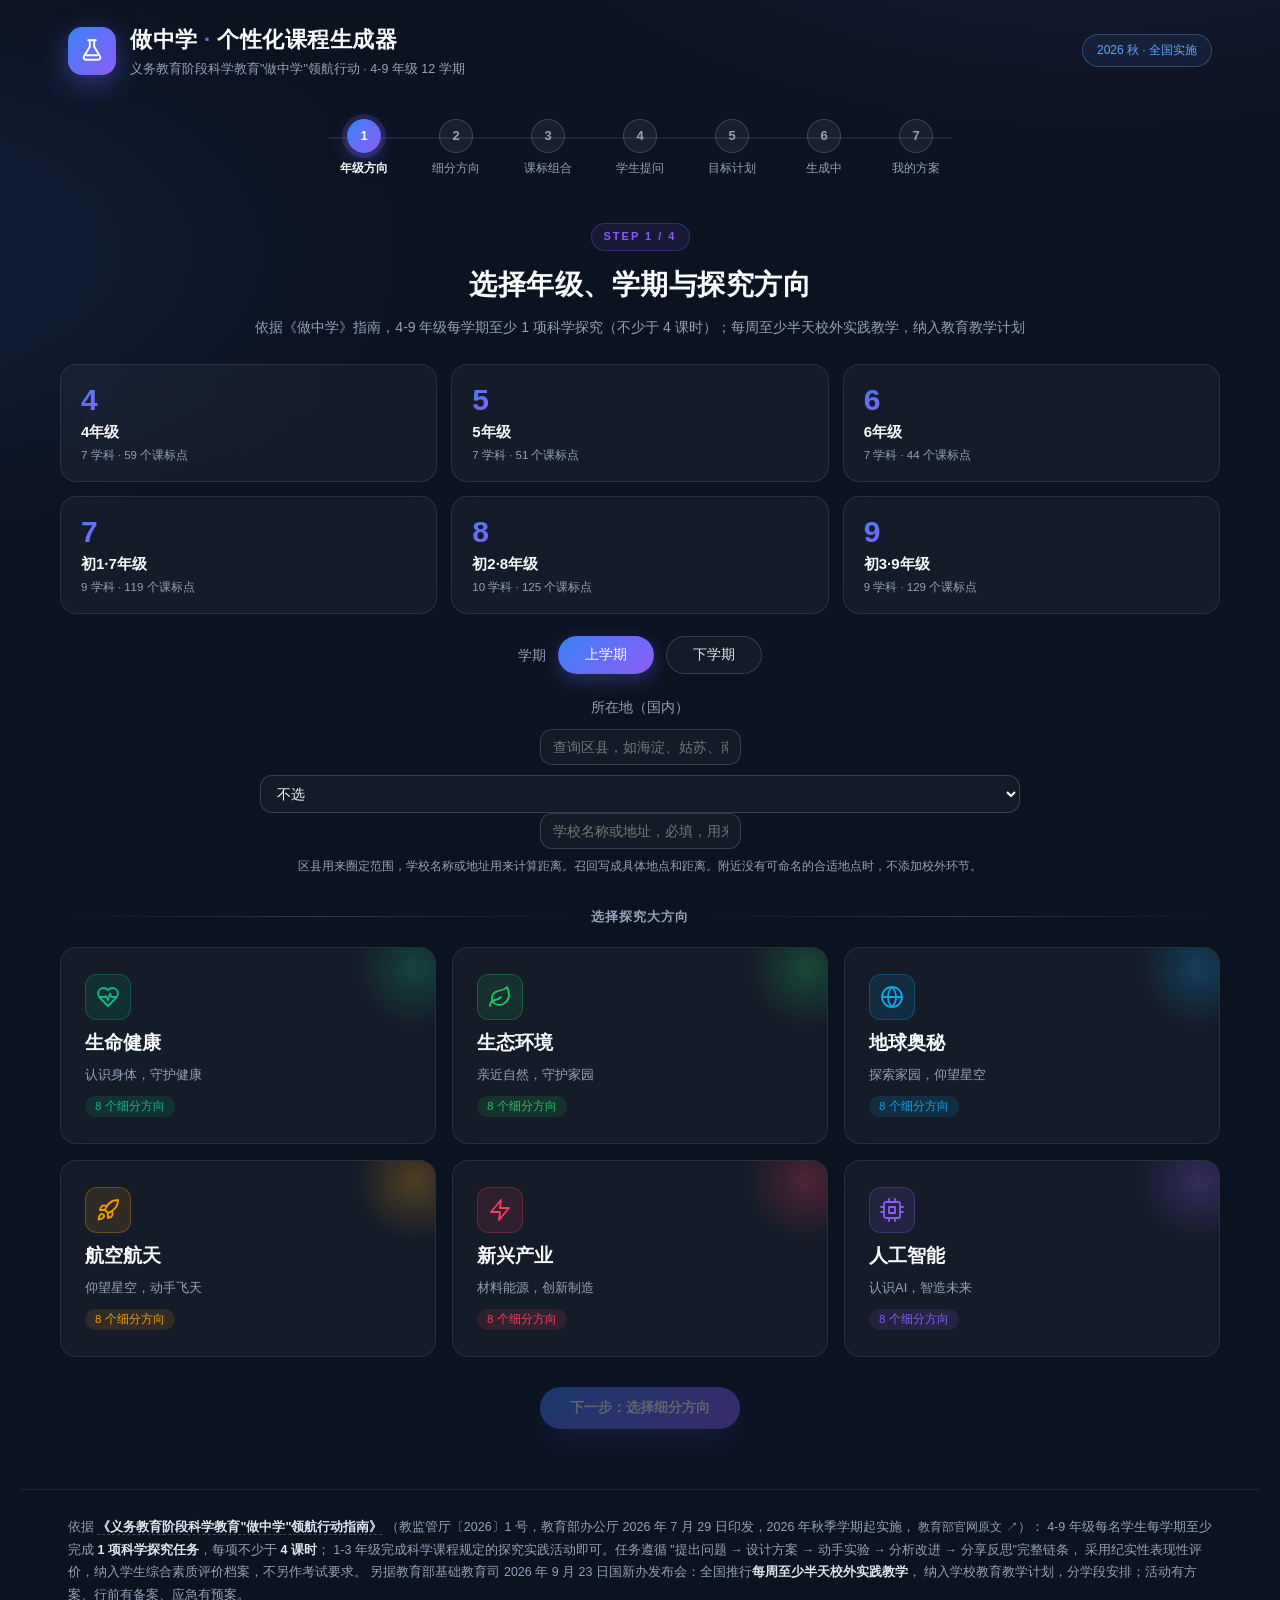
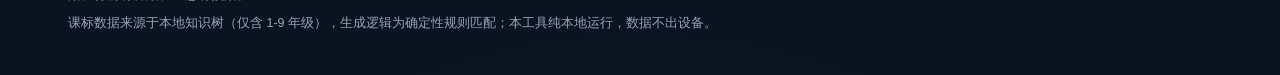
==== commit adb12e9b: "按课题核心词分 1、10、30 公里检索周边 不再把学段和产出当成地点，也不再为单个课题写场所名单。  Co-authored-by: Cursor <cursoragent@cursor.com>" ====
--- a/index.html
+++ b/index.html
@@ -71,7 +71,7 @@
   })();
   </script>
   <script src="assets/js/cn-pca.js?v=20260924-place"></script>
-  <script src="assets/js/place-rings.js?v=20260925-agri"></script>
+  <script src="assets/js/place-rings.js?v=20260925-bands"></script>
   <script src="assets/js/curriculum.js?v=20260825b"></script>
   <script src="assets/js/domains.js?v=20260924-halfday"></script>
   <script src="assets/js/llm.js?v=20260825b"></script>
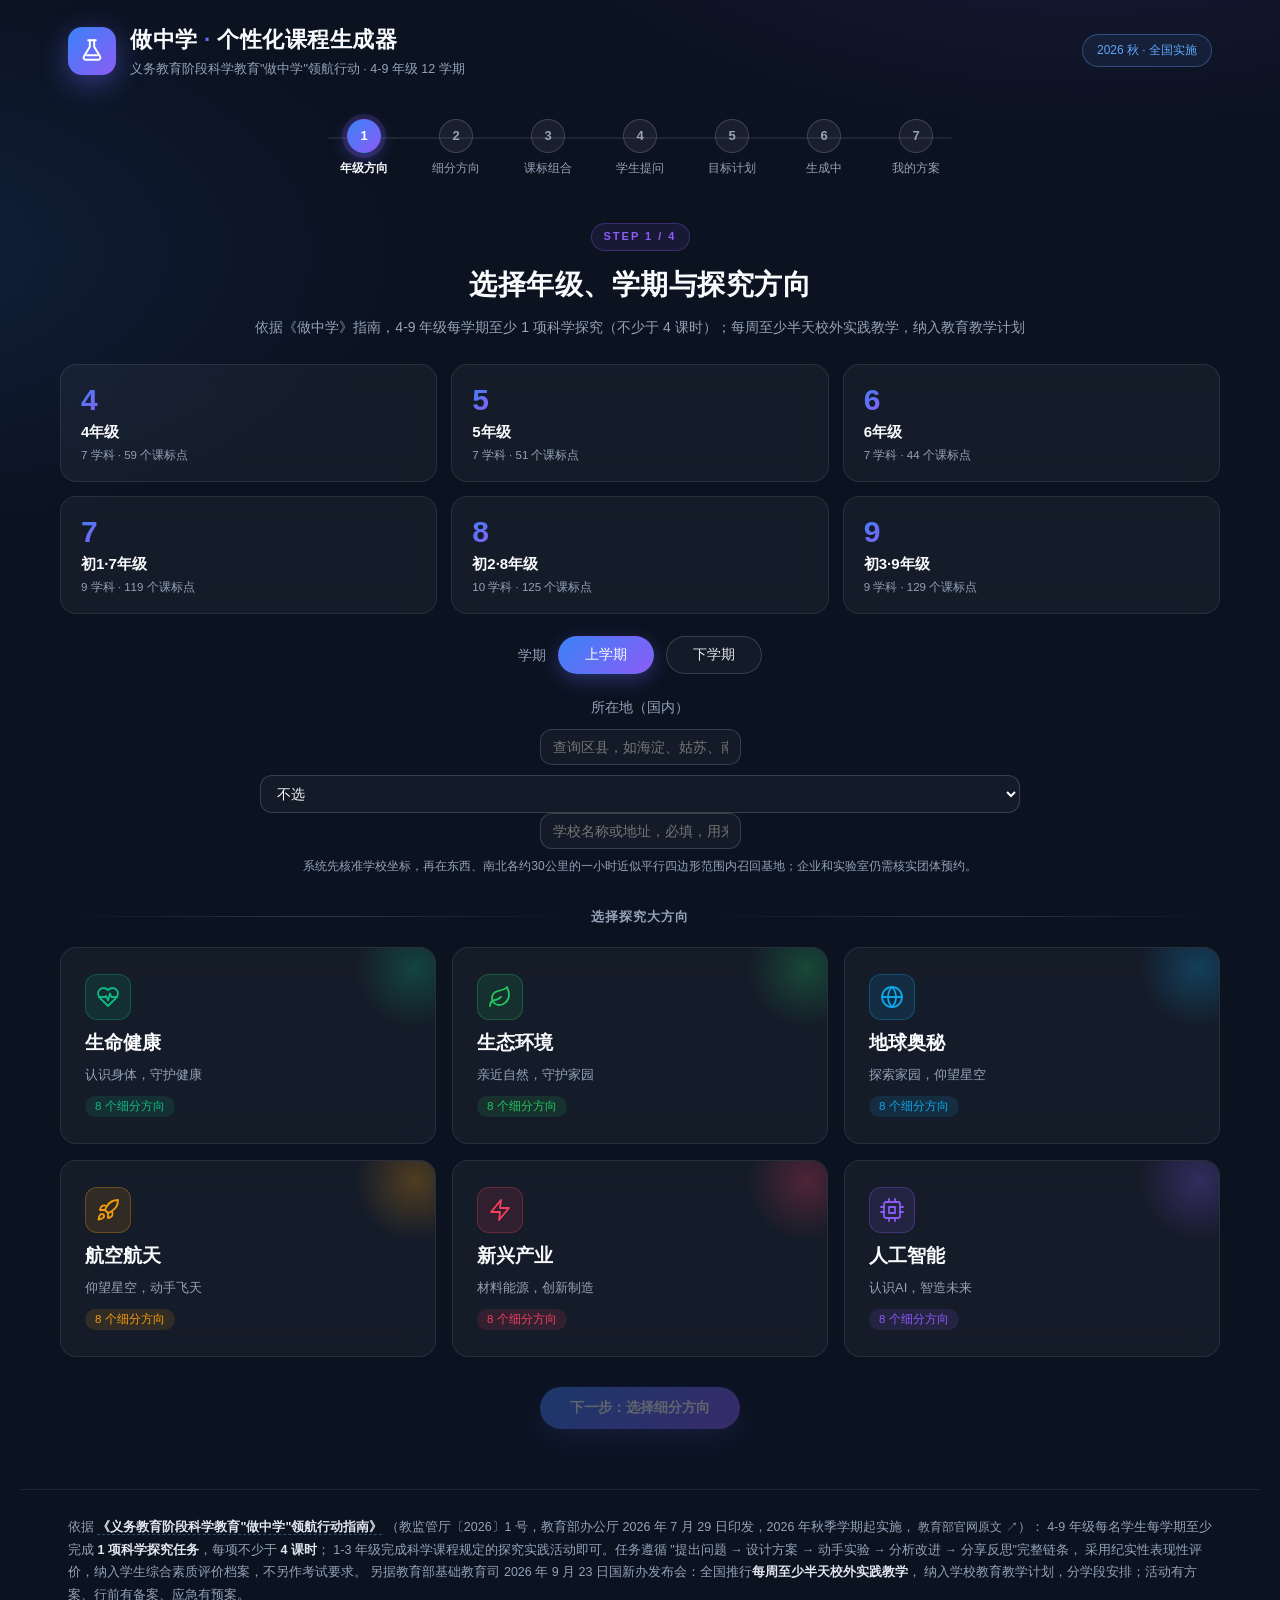
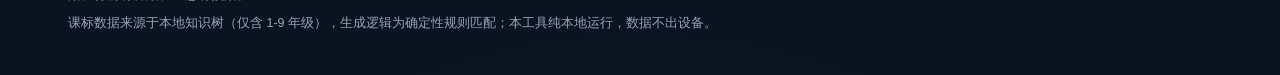
==== commit 7b760be3: "feat: unify off-campus recall around one-hour area Co-authored-by: Cursor <cursoragent@cursor.com>" ====
--- a/index.html
+++ b/index.html
@@ -71,11 +71,11 @@
   })();
   </script>
   <script src="assets/js/cn-pca.js?v=20260924-place"></script>
-  <script src="assets/js/place-rings.js?v=20260925-bands"></script>
+  <script src="assets/js/place-rings.js?v=20260927-onehour-box"></script>
   <script src="assets/js/curriculum.js?v=20260825b"></script>
   <script src="assets/js/domains.js?v=20260924-halfday"></script>
   <script src="assets/js/llm.js?v=20260825b"></script>
-  <script src="assets/js/app.js?v=20260925-module"></script>
+  <script src="assets/js/app.js?v=20260927-onehour-box"></script>
   <script src="https://weponusa.github.io/teachany-courseware/assets/scripts/ai-tutor.js" defer></script>
 </body>
 </html>
